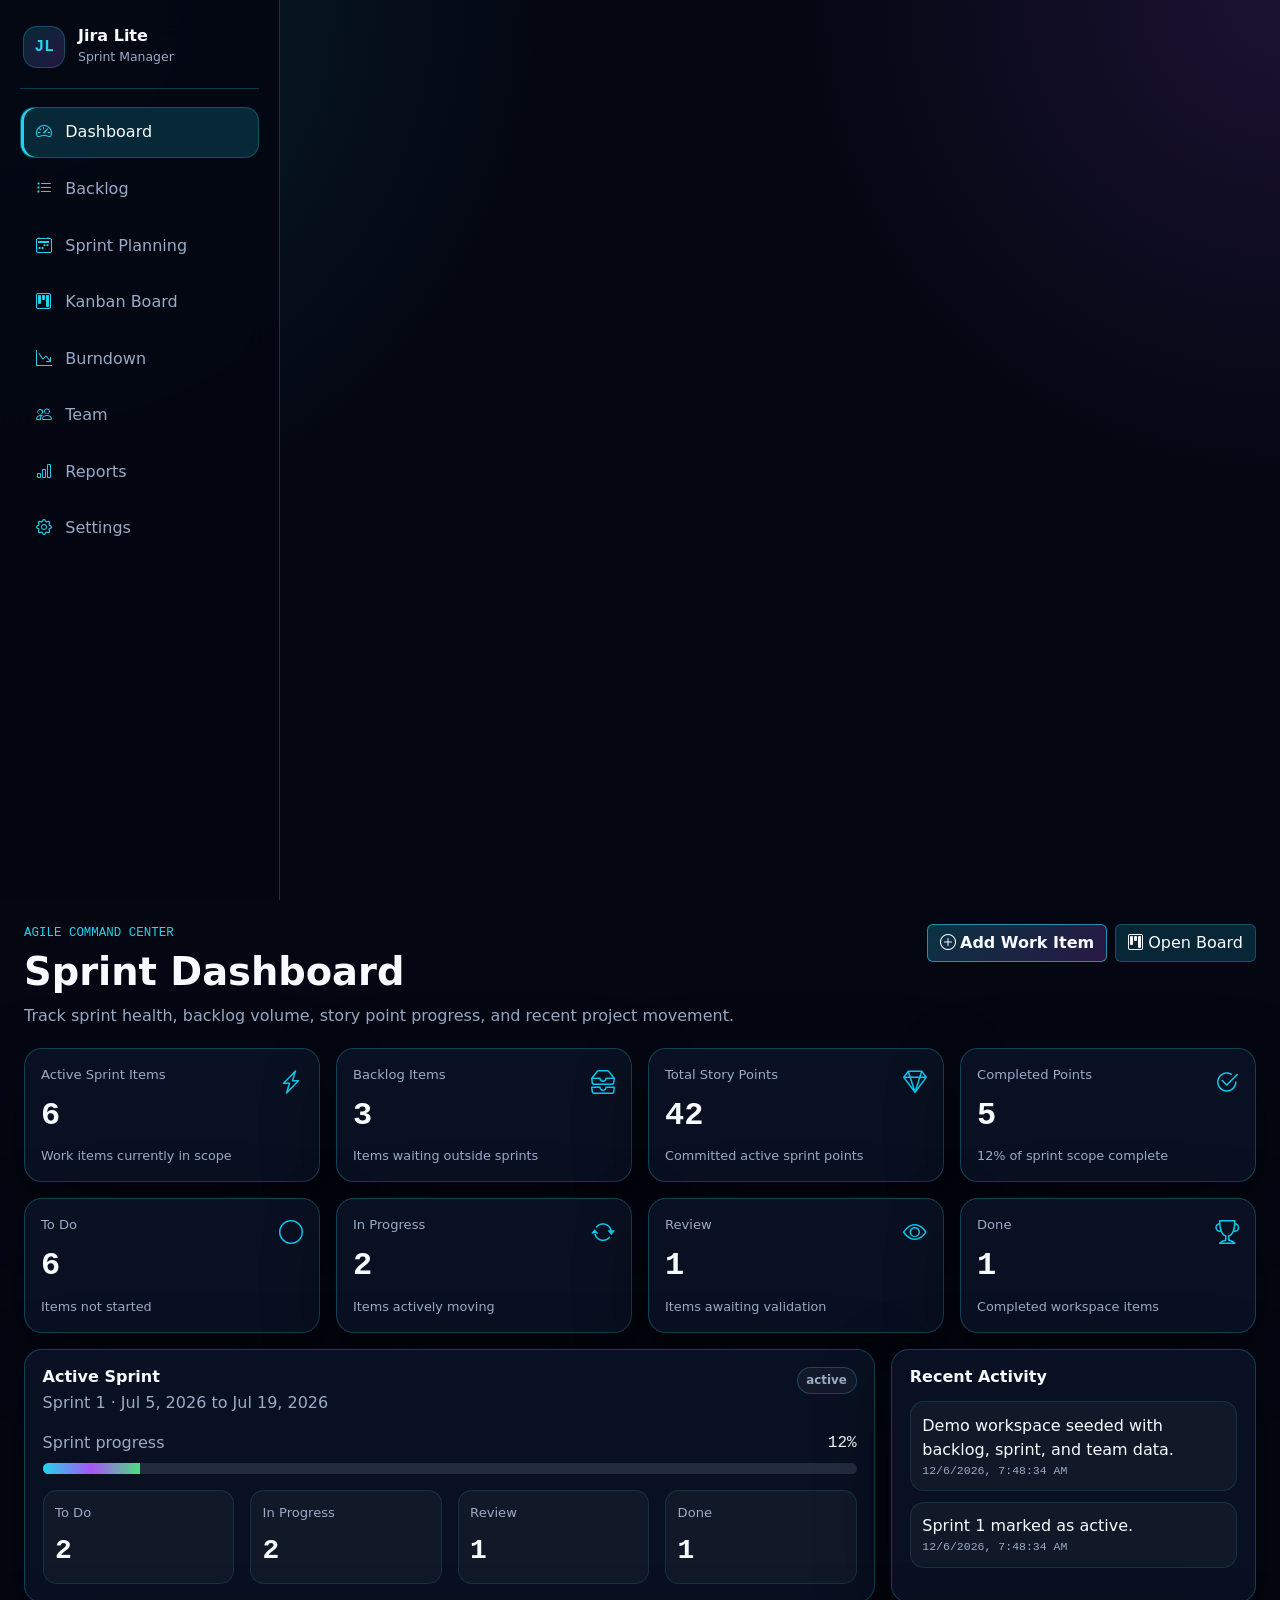
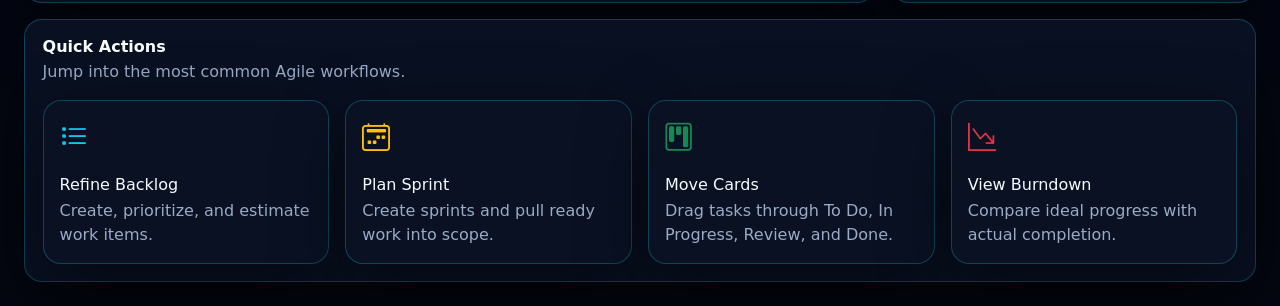
==== index.html @ ebc8162f "Build Jira Lite sprint manager" ====
<!doctype html>
<html lang="en" data-theme="dark">
  <head>
    <meta charset="utf-8" />
    <meta name="viewport" content="width=device-width, initial-scale=1" />
    <title>Dashboard | Jira Lite / Sprint Manager</title>
    <link
      href="https://cdn.jsdelivr.net/npm/bootstrap@5.3.3/dist/css/bootstrap.min.css"
      rel="stylesheet"
    />
    <link
      href="https://cdn.jsdelivr.net/npm/bootstrap-icons@1.11.3/font/bootstrap-icons.css"
      rel="stylesheet"
    />
    <link href="styles.css" rel="stylesheet" />
  </head>
  <body>
    <div id="sidebarMount"></div>

    <div class="app-shell">
      <main class="main-content">
        <header class="page-header">
          <div>
            <p class="page-kicker">Agile Command Center</p>
            <h1 class="page-title">Sprint Dashboard</h1>
            <p class="page-description">
              Track sprint health, backlog volume, story point progress, and
              recent project movement.
            </p>
          </div>
          <div class="d-flex gap-2 flex-wrap">
            <a class="btn btn-cyber" href="backlog.html">
              <i class="bi bi-plus-circle me-1"></i>Add Work Item
            </a>
            <a class="btn btn-soft" href="kanban-board.html">
              <i class="bi bi-kanban me-1"></i>Open Board
            </a>
          </div>
        </header>

        <section class="grid-auto mb-3" id="metricCards"></section>

        <section class="grid-two mb-3">
          <div class="panel">
            <div
              class="d-flex justify-content-between align-items-start gap-3 mb-3"
            >
              <div>
                <h2 class="section-title mb-1">Active Sprint</h2>
                <p class="text-muted-custom mb-0" id="activeSprintDates">
                  Loading sprint window...
                </p>
              </div>
              <span class="status-pill" id="activeSprintStatus">Active</span>
            </div>

            <div class="mb-2 d-flex justify-content-between">
              <span class="text-muted-custom">Sprint progress</span>
              <span class="mono" id="sprintProgressLabel">0%</span>
            </div>
            <div class="progress mb-3">
              <div
                class="progress-bar"
                id="sprintProgressBar"
                style="width: 0%"
              ></div>
            </div>

            <div class="row g-3" id="statusBreakdown"></div>
          </div>

          <div class="panel">
            <h2 class="section-title">Recent Activity</h2>
            <ul class="activity-list" id="activityList"></ul>
          </div>
        </section>

        <section class="panel">
          <div
            class="d-flex justify-content-between align-items-center gap-3 mb-3"
          >
            <div>
              <h2 class="section-title mb-1">Quick Actions</h2>
              <p class="text-muted-custom mb-0">
                Jump into the most common Agile workflows.
              </p>
            </div>
          </div>

          <div class="row g-3">
            <div class="col-md-6 col-xl-3">
              <a class="action-card d-block h-100" href="backlog.html">
                <i class="bi bi-list-task fs-3 text-info"></i>
                <h3 class="h6 mt-3 mb-1">Refine Backlog</h3>
                <p class="text-muted-custom mb-0">
                  Create, prioritize, and estimate work items.
                </p>
              </a>
            </div>
            <div class="col-md-6 col-xl-3">
              <a class="action-card d-block h-100" href="sprint-planning.html">
                <i class="bi bi-calendar2-week fs-3 text-warning"></i>
                <h3 class="h6 mt-3 mb-1">Plan Sprint</h3>
                <p class="text-muted-custom mb-0">
                  Create sprints and pull ready work into scope.
                </p>
              </a>
            </div>
            <div class="col-md-6 col-xl-3">
              <a class="action-card d-block h-100" href="kanban-board.html">
                <i class="bi bi-kanban fs-3 text-success"></i>
                <h3 class="h6 mt-3 mb-1">Move Cards</h3>
                <p class="text-muted-custom mb-0">
                  Drag tasks through To Do, In Progress, Review, and Done.
                </p>
              </a>
            </div>
            <div class="col-md-6 col-xl-3">
              <a class="action-card d-block h-100" href="burndown.html">
                <i class="bi bi-graph-down-arrow fs-3 text-danger"></i>
                <h3 class="h6 mt-3 mb-1">View Burndown</h3>
                <p class="text-muted-custom mb-0">
                  Compare ideal progress with actual completion.
                </p>
              </a>
            </div>
          </div>
        </section>
      </main>
    </div>

    <script src="https://code.jquery.com/jquery-3.7.1.min.js"></script>
    <script src="https://cdn.jsdelivr.net/npm/bootstrap@5.3.3/dist/js/bootstrap.bundle.min.js"></script>
    <script src="js/shared.js"></script>
    <script src="js/dashboard.js"></script>
  </body>
</html>
---- styles.css ----
:root {
  --bg: #040712;
  --bg-soft: #07111f;
  --card: rgba(10, 18, 36, 0.9);
  --card-strong: rgba(14, 24, 48, 0.96);
  --text: #f7fbff;
  --muted: #9aabc7;
  --cyan: #22d3ee;
  --cyan-soft: rgba(34, 211, 238, 0.16);
  --purple: #a855f7;
  --purple-soft: rgba(168, 85, 247, 0.2);
  --green: #4ade80;
  --green-soft: rgba(74, 222, 128, 0.14);
  --yellow: #facc15;
  --red: #fb7185;
  --border: rgba(34, 211, 238, 0.26);
  --shadow: 0 22px 70px rgba(0, 0, 0, 0.48);
  --radius: 18px;
  --mono: "Cascadia Code", "Fira Code", Consolas, monospace;
}

:root[data-theme="light"] {
  --bg: #f4f7fb;
  --bg-soft: #e8eef7;
  --card: rgba(255, 255, 255, 0.94);
  --card-strong: rgba(255, 255, 255, 0.98);
  --text: #132033;
  --muted: #64748b;
  --border: rgba(15, 118, 140, 0.2);
  --shadow: 0 18px 48px rgba(15, 23, 42, 0.12);
}

* {
  box-sizing: border-box;
}

html {
  min-height: 100%;
}

body {
  min-height: 100vh;
  margin: 0;
  background:
    radial-gradient(
      circle at top left,
      rgba(34, 211, 238, 0.13),
      transparent 34rem
    ),
    radial-gradient(
      circle at top right,
      rgba(168, 85, 247, 0.14),
      transparent 30rem
    ),
    var(--bg);
  color: var(--text);
  font-family:
    Inter,
    system-ui,
    -apple-system,
    BlinkMacSystemFont,
    "Segoe UI",
    sans-serif;
  overflow-x: hidden;
}

a {
  color: inherit;
  text-decoration: none;
}

button,
input,
select,
textarea {
  font: inherit;
}

textarea {
  min-height: 96px;
  resize: vertical;
}

.app-shell {
  display: flex;
  min-height: 100vh;
}

.sidebar {
  position: sticky;
  top: 0;
  width: 280px;
  height: 100vh;
  padding: 1.25rem;
  background: rgba(4, 7, 18, 0.92);
  border-right: 1px solid var(--border);
  backdrop-filter: blur(18px);
  z-index: 30;
}

:root[data-theme="light"] .sidebar {
  background: rgba(255, 255, 255, 0.92);
}

.brand {
  display: flex;
  align-items: center;
  gap: 0.8rem;
  padding: 0.35rem 0.2rem 1.25rem;
  border-bottom: 1px solid var(--border);
}

.brand-mark {
  display: grid;
  width: 42px;
  height: 42px;
  place-items: center;
  border: 1px solid var(--border);
  border-radius: 14px;
  background: linear-gradient(135deg, var(--cyan-soft), var(--purple-soft));
  color: var(--cyan);
  font-family: var(--mono);
  font-weight: 800;
}

.brand-title {
  margin: 0;
  font-size: 1rem;
  font-weight: 800;
  line-height: 1.1;
}

.brand-subtitle {
  margin: 0.2rem 0 0;
  color: var(--muted);
  font-size: 0.78rem;
}

.nav-list {
  display: grid;
  gap: 0.35rem;
  margin: 1.15rem 0 0;
  padding: 0;
  list-style: none;
}

.nav-link {
  display: flex;
  align-items: center;
  gap: 0.72rem;
  padding: 0.78rem 0.85rem;
  border: 1px solid transparent;
  border-radius: 14px;
  color: var(--muted);
  transition: 160ms ease;
}

.nav-link:hover,
.nav-link.active {
  border-color: var(--border);
  background: var(--cyan-soft);
  color: var(--text);
}

.nav-link.active {
  box-shadow: inset 3px 0 0 var(--cyan);
}

.nav-icon {
  width: 1.2rem;
  color: var(--cyan);
  text-align: center;
}

.mobile-topbar {
  display: none;
  position: sticky;
  top: 0;
  padding: 0.8rem 1rem;
  border-bottom: 1px solid var(--border);
  background: rgba(4, 7, 18, 0.9);
  backdrop-filter: blur(16px);
  z-index: 40;
}

:root[data-theme="light"] .mobile-topbar {
  background: rgba(255, 255, 255, 0.92);
}

.main-content {
  flex: 1;
  min-width: 0;
  padding: 1.5rem;
}

.page-header {
  display: flex;
  align-items: flex-start;
  justify-content: space-between;
  gap: 1rem;
  margin-bottom: 1.25rem;
}

.page-kicker {
  margin: 0 0 0.4rem;
  color: var(--cyan);
  font-family: var(--mono);
  font-size: 0.78rem;
  letter-spacing: 0;
  text-transform: uppercase;
}

.page-title {
  margin: 0;
  font-size: clamp(1.65rem, 3vw, 2.6rem);
  font-weight: 850;
}

.page-description {
  max-width: 760px;
  margin: 0.55rem 0 0;
  color: var(--muted);
}

.panel,
.metric-card,
.action-card,
.form-panel,
.chart-panel,
.report-card,
.team-card,
.kanban-column,
.task-card {
  border: 1px solid var(--border);
  background: var(--card);
  box-shadow: var(--shadow);
  backdrop-filter: blur(18px);
}

.panel,
.form-panel,
.chart-panel {
  border-radius: var(--radius);
  padding: 1.1rem;
}

.metric-card,
.action-card,
.report-card,
.team-card {
  border-radius: var(--radius);
  padding: 1rem;
}

.metric-card {
  min-height: 126px;
}

.metric-label {
  margin: 0;
  color: var(--muted);
  font-size: 0.82rem;
}

.metric-value {
  margin: 0.45rem 0 0;
  font-family: var(--mono);
  font-size: 2rem;
  font-weight: 850;
}

.metric-note {
  margin: 0.4rem 0 0;
  color: var(--muted);
  font-size: 0.8rem;
}

.grid-auto {
  display: grid;
  grid-template-columns: repeat(4, minmax(0, 1fr));
  gap: 1rem;
}

.grid-two {
  display: grid;
  grid-template-columns: minmax(0, 1.4fr) minmax(320px, 0.6fr);
  gap: 1rem;
}

.section-title {
  margin: 0 0 0.9rem;
  font-size: 1rem;
  font-weight: 800;
}

.form-control,
.form-select {
  border-color: var(--border);
  background-color: var(--bg-soft);
  color: var(--text);
}

.form-control:focus,
.form-select:focus {
  border-color: var(--cyan);
  box-shadow: 0 0 0 0.2rem var(--cyan-soft);
}

.form-control::placeholder {
  color: rgba(154, 171, 199, 0.7);
}

.form-label {
  color: var(--muted);
  font-size: 0.84rem;
  font-weight: 700;
}

.btn-cyber {
  border: 1px solid rgba(34, 211, 238, 0.62);
  background: linear-gradient(
    135deg,
    rgba(34, 211, 238, 0.22),
    rgba(168, 85, 247, 0.22)
  );
  color: var(--text);
  font-weight: 800;
}

.btn-cyber:hover {
  border-color: var(--cyan);
  color: var(--text);
  filter: brightness(1.1);
}

.btn-soft {
  border: 1px solid var(--border);
  background: var(--cyan-soft);
  color: var(--text);
}

.btn-soft:hover {
  border-color: var(--cyan);
  color: var(--text);
}

.btn-danger-soft {
  border: 1px solid rgba(251, 113, 133, 0.35);
  background: rgba(251, 113, 133, 0.12);
  color: var(--red);
}

.badge-priority,
.badge-type,
.status-pill,
.story-pill {
  display: inline-flex;
  align-items: center;
  min-height: 24px;
  padding: 0.22rem 0.55rem;
  border-radius: 999px;
  font-size: 0.74rem;
  font-weight: 800;
  white-space: nowrap;
}

.story-pill {
  border: 1px solid var(--border);
  background: var(--cyan-soft);
  color: var(--cyan);
  font-family: var(--mono);
}

.priority-High,
.priority-Critical {
  background: rgba(251, 113, 133, 0.14);
  color: var(--red);
}

.priority-Medium {
  background: rgba(250, 204, 21, 0.16);
  color: var(--yellow);
}

.priority-Low {
  background: var(--green-soft);
  color: var(--green);
}

.type-Story {
  background: var(--cyan-soft);
  color: var(--cyan);
}

.type-Bug {
  background: rgba(251, 113, 133, 0.14);
  color: var(--red);
}

.type-Task {
  background: var(--purple-soft);
  color: var(--purple);
}

.type-Epic {
  background: rgba(250, 204, 21, 0.16);
  color: var(--yellow);
}

.status-pill {
  border: 1px solid var(--border);
  background: rgba(255, 255, 255, 0.04);
  color: var(--muted);
}

.progress {
  height: 0.72rem;
  border-radius: 999px;
  background: rgba(154, 171, 199, 0.18);
}

.progress-bar {
  background: linear-gradient(90deg, var(--cyan), var(--purple), var(--green));
}

.table {
  color: var(--text);
  border-color: var(--border);
}

.table thead th {
  color: var(--muted);
  border-color: var(--border);
  font-size: 0.78rem;
  text-transform: uppercase;
}

.table td {
  border-color: rgba(34, 211, 238, 0.14);
  vertical-align: middle;
}

.empty-state {
  padding: 2rem 1rem;
  border: 1px dashed var(--border);
  border-radius: var(--radius);
  color: var(--muted);
  text-align: center;
}

.activity-list,
.compact-list {
  display: grid;
  gap: 0.65rem;
  margin: 0;
  padding: 0;
  list-style: none;
}

.activity-item,
.compact-item {
  padding: 0.72rem;
  border: 1px solid rgba(34, 211, 238, 0.14);
  border-radius: 14px;
  background: rgba(255, 255, 255, 0.035);
}

.activity-time {
  color: var(--muted);
  font-family: var(--mono);
  font-size: 0.72rem;
}

.filters-bar {
  display: grid;
  grid-template-columns: 1.5fr repeat(4, minmax(130px, 1fr));
  gap: 0.75rem;
  margin-bottom: 1rem;
}

.kanban-board {
  display: grid;
  grid-template-columns: repeat(4, minmax(260px, 1fr));
  gap: 1rem;
  align-items: start;
}

.kanban-column {
  min-height: 520px;
  border-radius: var(--radius);
  padding: 0.85rem;
}

.kanban-column-header {
  display: flex;
  align-items: center;
  justify-content: space-between;
  gap: 0.8rem;
  margin-bottom: 0.85rem;
}

.kanban-column-title {
  margin: 0;
  font-size: 0.95rem;
  font-weight: 850;
}

.kanban-count {
  display: grid;
  min-width: 30px;
  height: 30px;
  place-items: center;
  border-radius: 999px;
  background: var(--cyan-soft);
  color: var(--cyan);
  font-family: var(--mono);
  font-size: 0.78rem;
  font-weight: 850;
}

.kanban-dropzone {
  display: grid;
  gap: 0.75rem;
  min-height: 430px;
}

.kanban-dropzone.drag-over {
  outline: 2px dashed var(--cyan);
  outline-offset: 4px;
  border-radius: 14px;
}

.task-card {
  cursor: grab;
  border-radius: 16px;
  padding: 0.85rem;
}

.task-card:active {
  cursor: grabbing;
}

.task-card.dragging {
  opacity: 0.55;
}

.task-title {
  margin: 0 0 0.45rem;
  font-weight: 850;
}

.task-description {
  margin: 0 0 0.7rem;
  color: var(--muted);
  font-size: 0.84rem;
}

.task-meta {
  display: flex;
  flex-wrap: wrap;
  gap: 0.45rem;
  align-items: center;
}

.avatar {
  display: inline-grid;
  width: 38px;
  height: 38px;
  place-items: center;
  border: 1px solid var(--border);
  border-radius: 50%;
  background: linear-gradient(135deg, var(--purple-soft), var(--cyan-soft));
  color: var(--text);
  font-family: var(--mono);
  font-size: 0.8rem;
  font-weight: 850;
}

.team-card {
  display: grid;
  gap: 0.85rem;
}

.team-card-top {
  display: flex;
  align-items: center;
  gap: 0.75rem;
}

.team-name {
  margin: 0;
  font-weight: 850;
}

.team-role {
  margin: 0.15rem 0 0;
  color: var(--muted);
  font-size: 0.82rem;
}

.chart-wrap {
  position: relative;
  min-height: 340px;
}

.status-message {
  position: fixed;
  right: 1rem;
  bottom: 1rem;
  max-width: min(420px, calc(100vw - 2rem));
  padding: 0.85rem 1rem;
  border: 1px solid var(--border);
  border-radius: 14px;
  background: var(--card-strong);
  color: var(--text);
  box-shadow: var(--shadow);
  z-index: 100;
}

.status-message.success {
  border-color: rgba(74, 222, 128, 0.45);
}

.status-message.danger {
  border-color: rgba(251, 113, 133, 0.45);
}

.status-message.warning {
  border-color: rgba(250, 204, 21, 0.45);
}

.modal-content {
  border: 1px solid var(--border);
  background: var(--card-strong);
  color: var(--text);
}

.modal-header,
.modal-footer {
  border-color: var(--border);
}

.offcanvas {
  background: var(--card-strong);
  color: var(--text);
}

.text-muted-custom {
  color: var(--muted);
}

.mono {
  font-family: var(--mono);
}

.divider {
  height: 1px;
  margin: 1rem 0;
  background: var(--border);
}

@media (max-width: 1180px) {
  .grid-auto {
    grid-template-columns: repeat(2, minmax(0, 1fr));
  }

  .grid-two {
    grid-template-columns: 1fr;
  }

  .filters-bar {
    grid-template-columns: repeat(2, minmax(0, 1fr));
  }

  .kanban-board {
    overflow-x: auto;
    padding-bottom: 0.5rem;
  }

  .kanban-column {
    min-width: 280px;
  }
}

@media (max-width: 860px) {
  .app-shell {
    display: block;
  }

  .sidebar {
    display: none;
  }

  .mobile-topbar {
    display: flex;
    align-items: center;
    justify-content: space-between;
  }

  .main-content {
    padding: 1rem;
  }

  .page-header {
    display: grid;
  }
}

@media (max-width: 640px) {
  .grid-auto,
  .filters-bar {
    grid-template-columns: 1fr;
  }

  .metric-value {
    font-size: 1.6rem;
  }

  .panel,
  .form-panel,
  .chart-panel {
    padding: 0.9rem;
  }

  .table-responsive {
    border: 1px solid var(--border);
    border-radius: var(--radius);
  }
}
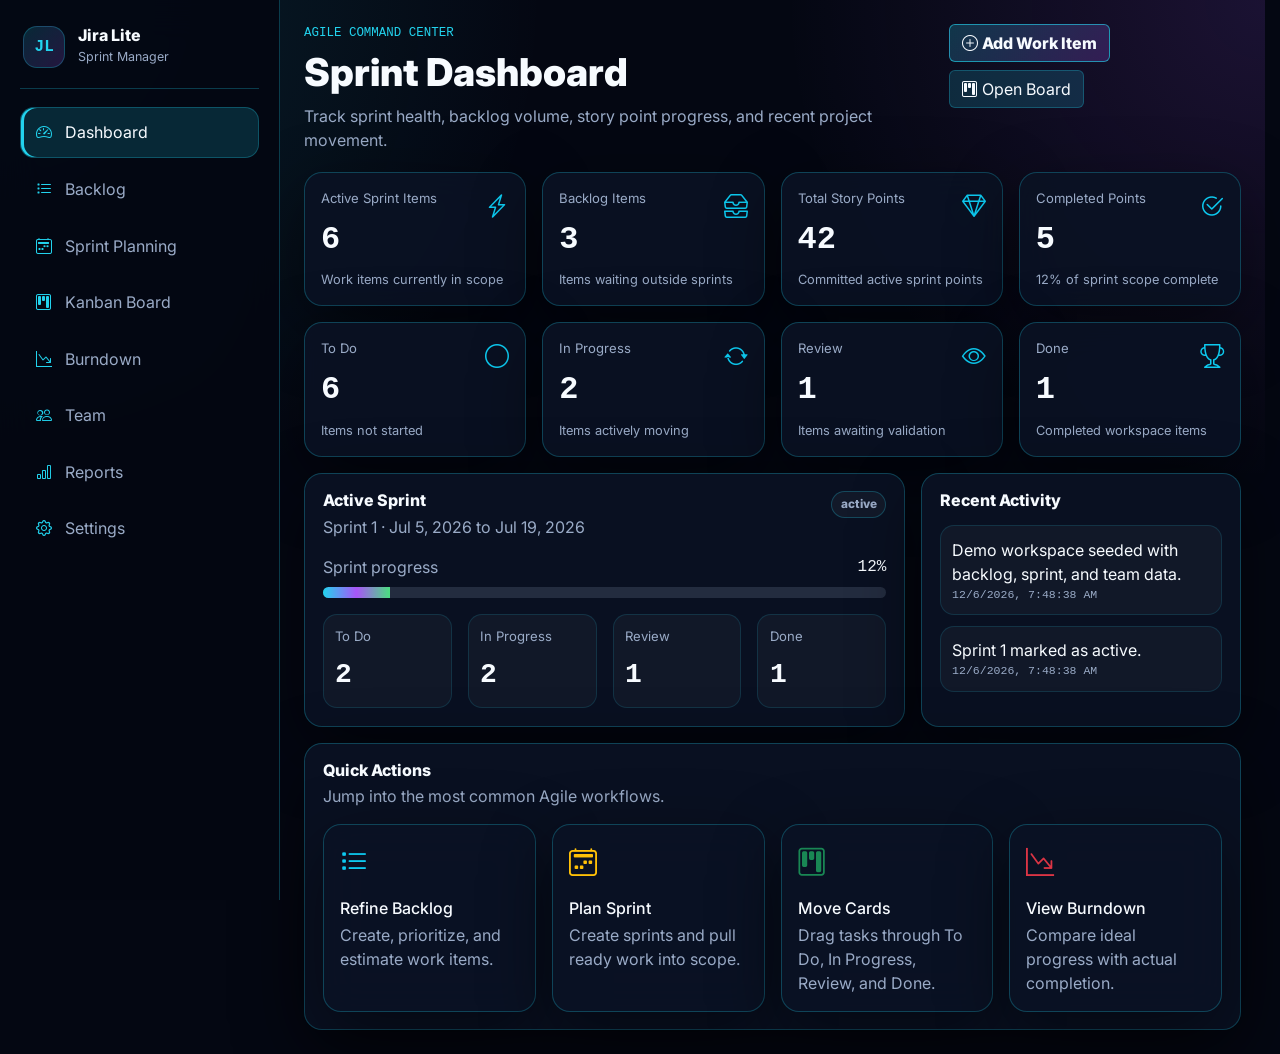
==== commit 153c7d8b: "Load Inter via Google Fonts font-family declared Inter but no stylesheet ever loaded it, so every vi" ====
--- a/index.html
+++ b/index.html
@@ -4,6 +4,9 @@
     <meta charset="utf-8" />
     <meta name="viewport" content="width=device-width, initial-scale=1" />
     <title>Dashboard | Jira Lite / Sprint Manager</title>
+    <link rel="preconnect" href="https://fonts.googleapis.com" />
+    <link rel="preconnect" href="https://fonts.gstatic.com" crossorigin />
+    <link rel="stylesheet" href="https://fonts.googleapis.com/css2?family=Inter:wght@400;500;600;700&display=swap" />
     <link
       href="https://cdn.jsdelivr.net/npm/bootstrap@5.3.3/dist/css/bootstrap.min.css"
       rel="stylesheet"
@@ -15,9 +18,8 @@
     <link href="styles.css" rel="stylesheet" />
   </head>
   <body>
+  <div class="app-shell">
     <div id="sidebarMount"></div>
-
-    <div class="app-shell">
       <main class="main-content">
         <header class="page-header">
           <div>
--- a/styles.css
+++ b/styles.css
@@ -36,6 +36,8 @@
 
 html {
   min-height: 100%;
+  background: var(--bg);
+  scrollbar-gutter: stable;
 }
 
 body {
@@ -84,6 +86,21 @@
 .app-shell {
   display: flex;
   min-height: 100vh;
+  opacity: 0;
+  transform: translateY(8px);
+  transition:
+    opacity 180ms ease,
+    transform 180ms ease;
+}
+
+.app-shell.page-ready {
+  opacity: 1;
+  transform: translateY(0);
+}
+
+.app-shell.page-leaving {
+  opacity: 0;
+  transform: translateY(-6px);
 }
 
 .sidebar {
@@ -603,6 +620,83 @@
   min-height: 340px;
 }
 
+.page-loader {
+  position: fixed;
+  inset: 0;
+  display: grid;
+  place-items: center;
+  background:
+    radial-gradient(circle at center, rgba(34, 211, 238, 0.13), transparent 26rem),
+    rgba(4, 7, 18, 0.9);
+  color: var(--text);
+  opacity: 0;
+  visibility: hidden;
+  pointer-events: none;
+  transition:
+    opacity 160ms ease,
+    visibility 160ms ease;
+  z-index: 1200;
+}
+
+.page-loader.is-visible {
+  opacity: 1;
+  visibility: visible;
+  pointer-events: auto;
+}
+
+.page-loader-card {
+  display: flex;
+  align-items: center;
+  gap: 0.9rem;
+  padding: 1rem 1.15rem;
+  border: 1px solid var(--border);
+  border-radius: 18px;
+  background: var(--card-strong);
+  box-shadow: var(--shadow);
+  backdrop-filter: blur(18px);
+}
+
+.page-loader-mark {
+  display: grid;
+  width: 44px;
+  height: 44px;
+  place-items: center;
+  border: 1px solid var(--border);
+  border-radius: 14px;
+  background: linear-gradient(135deg, var(--cyan-soft), var(--purple-soft));
+  color: var(--cyan);
+  font-family: var(--mono);
+  font-weight: 900;
+}
+
+.page-loader-title {
+  margin: 0;
+  font-weight: 850;
+  line-height: 1.1;
+}
+
+.page-loader-text {
+  margin: 0.2rem 0 0;
+  color: var(--muted);
+  font-family: var(--mono);
+  font-size: 0.76rem;
+}
+
+.page-loader-spinner {
+  width: 22px;
+  height: 22px;
+  margin-left: 0.3rem;
+  border: 2px solid rgba(154, 171, 199, 0.25);
+  border-top-color: var(--cyan);
+  border-radius: 50%;
+  animation: loader-spin 720ms linear infinite;
+}
+
+@keyframes loader-spin {
+  to {
+    transform: rotate(360deg);
+  }
+}
 .status-message {
   position: fixed;
   right: 1rem;
@@ -659,6 +753,18 @@
   background: var(--border);
 }
 
+@media (prefers-reduced-motion: reduce) {
+  .page-loader-spinner {
+    animation: none;
+  }
+
+  .app-shell {
+    opacity: 1;
+    transform: none;
+    transition: none;
+  }
+}
+
 @media (max-width: 1180px) {
   .grid-auto {
     grid-template-columns: repeat(2, minmax(0, 1fr));
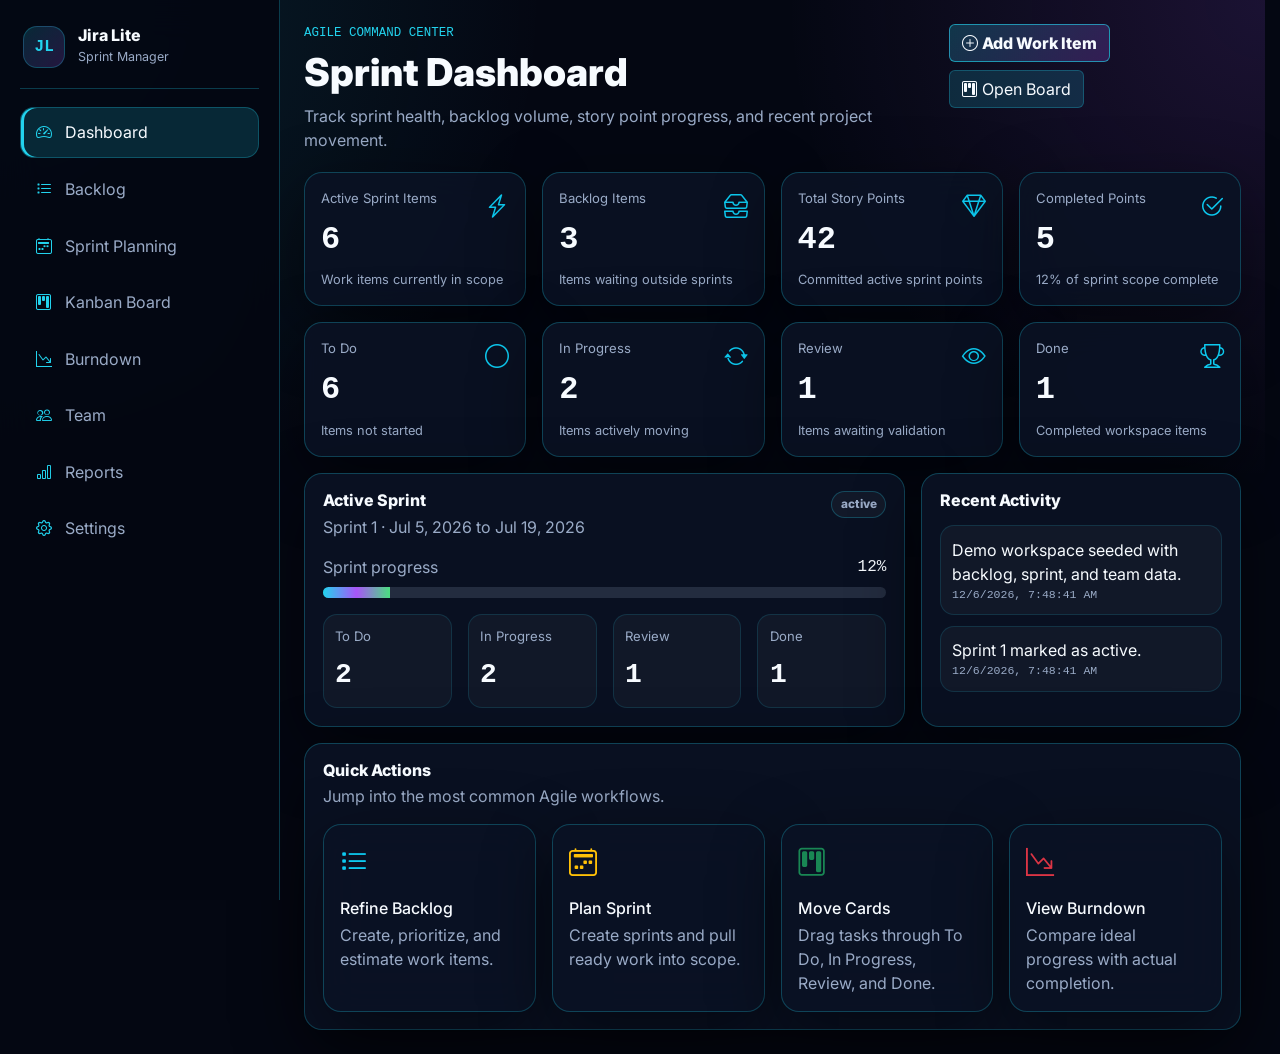
==== commit 54ac37e7: "Add favicon Uses the page's own accent color against a dark ground, with initials derived from the p" ====
--- a/index.html
+++ b/index.html
@@ -4,6 +4,7 @@
     <meta charset="utf-8" />
     <meta name="viewport" content="width=device-width, initial-scale=1" />
     <title>Dashboard | Jira Lite / Sprint Manager</title>
+    <link rel="icon" type="image/svg+xml" href="assets/favicon.svg" />
     <link rel="preconnect" href="https://fonts.googleapis.com" />
     <link rel="preconnect" href="https://fonts.gstatic.com" crossorigin />
     <link rel="stylesheet" href="https://fonts.googleapis.com/css2?family=Inter:wght@400;500;600;700&display=swap" />
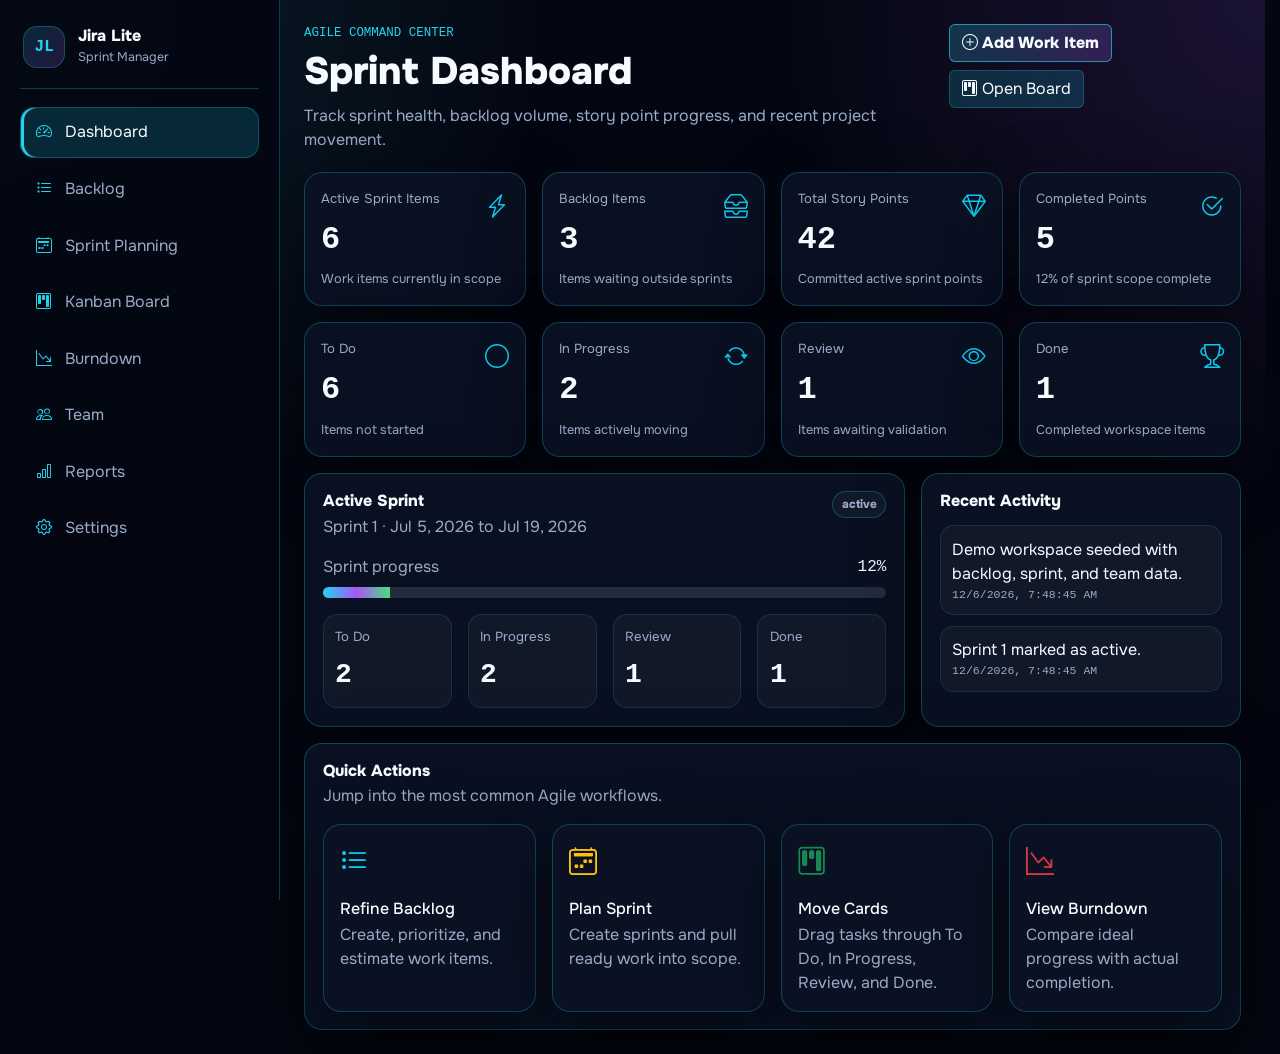
==== commit 009b8c76: "Replace generic default font with something more distinctive Inter was correctly loaded (fixed earli" ====
--- a/index.html
+++ b/index.html
@@ -7,7 +7,7 @@
     <link rel="icon" type="image/svg+xml" href="assets/favicon.svg" />
     <link rel="preconnect" href="https://fonts.googleapis.com" />
     <link rel="preconnect" href="https://fonts.gstatic.com" crossorigin />
-    <link rel="stylesheet" href="https://fonts.googleapis.com/css2?family=Inter:wght@400;500;600;700&display=swap" />
+    <link rel="stylesheet" href="https://fonts.googleapis.com/css2?family=Onest:wght@400;500;600;700&display=swap" />
     <link
       href="https://cdn.jsdelivr.net/npm/bootstrap@5.3.3/dist/css/bootstrap.min.css"
       rel="stylesheet"
--- a/styles.css
+++ b/styles.css
@@ -57,7 +57,7 @@
     var(--bg);
   color: var(--text);
   font-family:
-    Inter,
+    Onest,
     system-ui,
     -apple-system,
     BlinkMacSystemFont,
